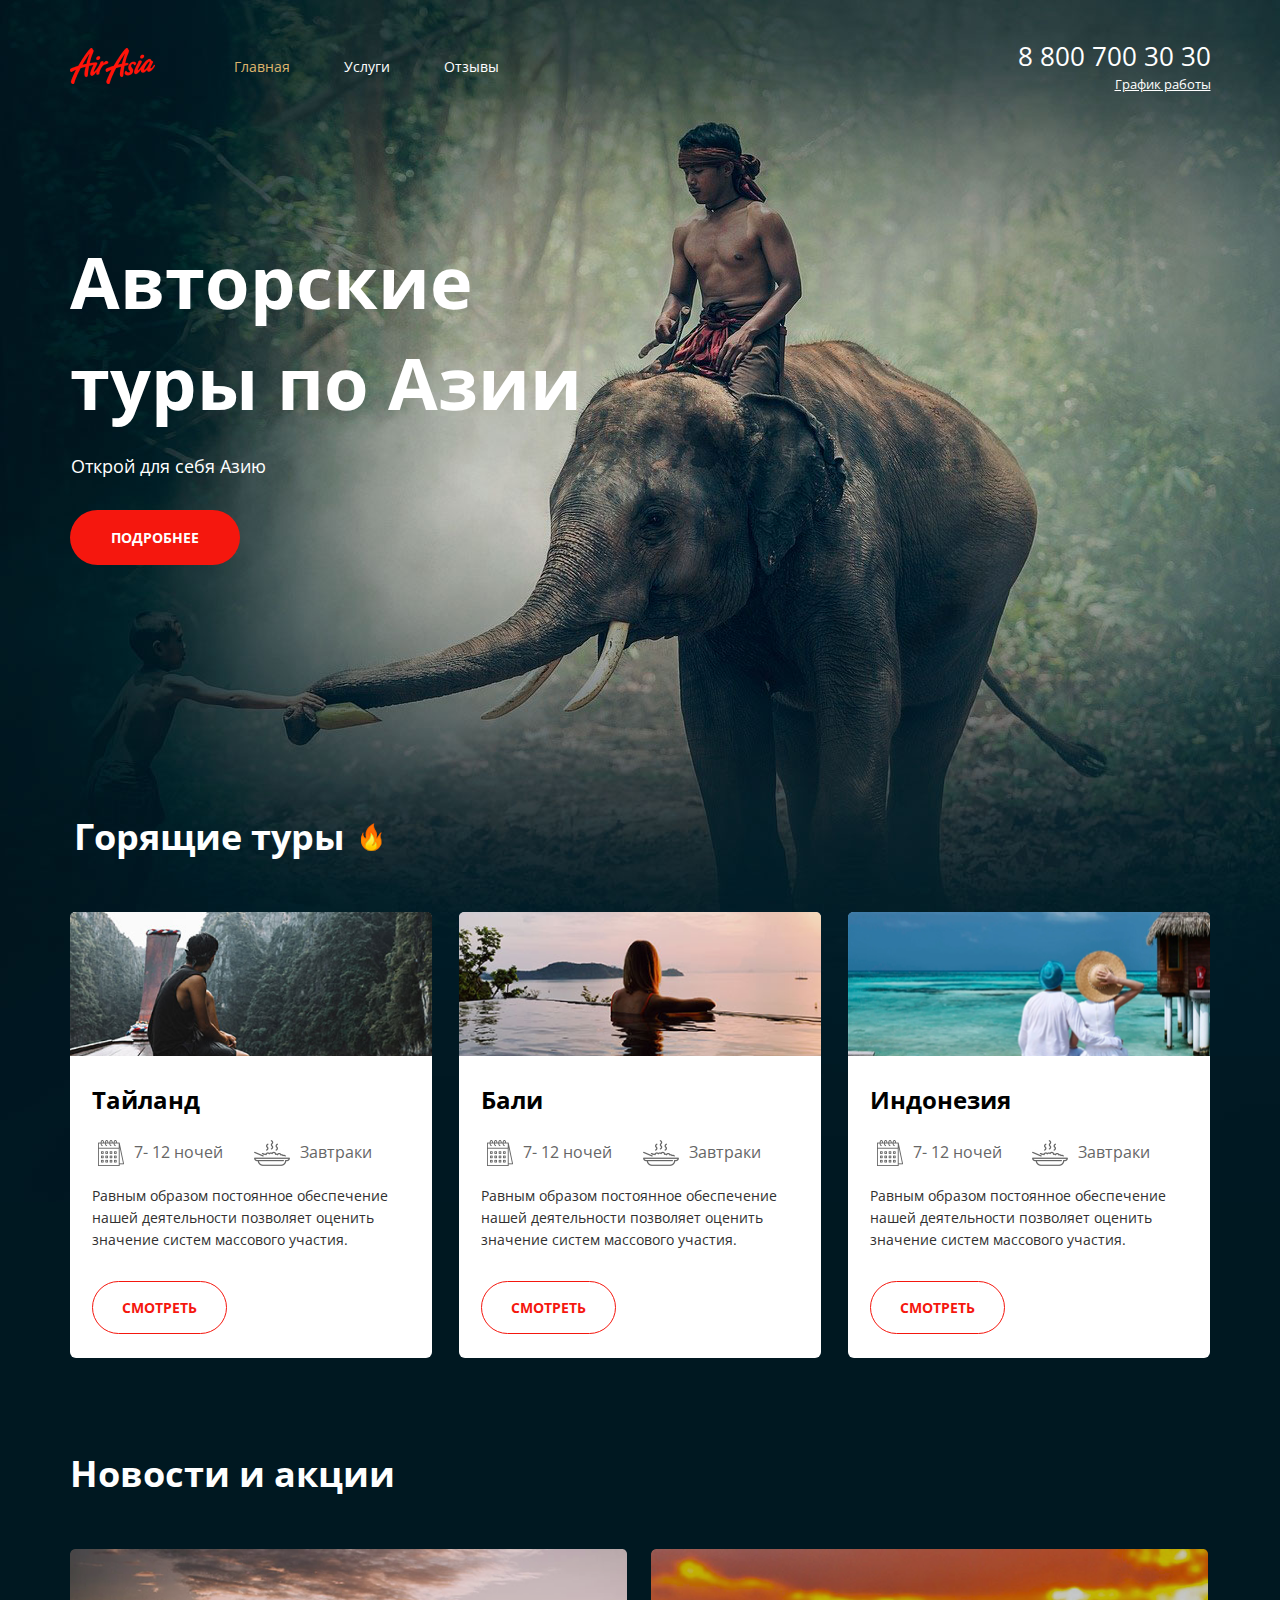
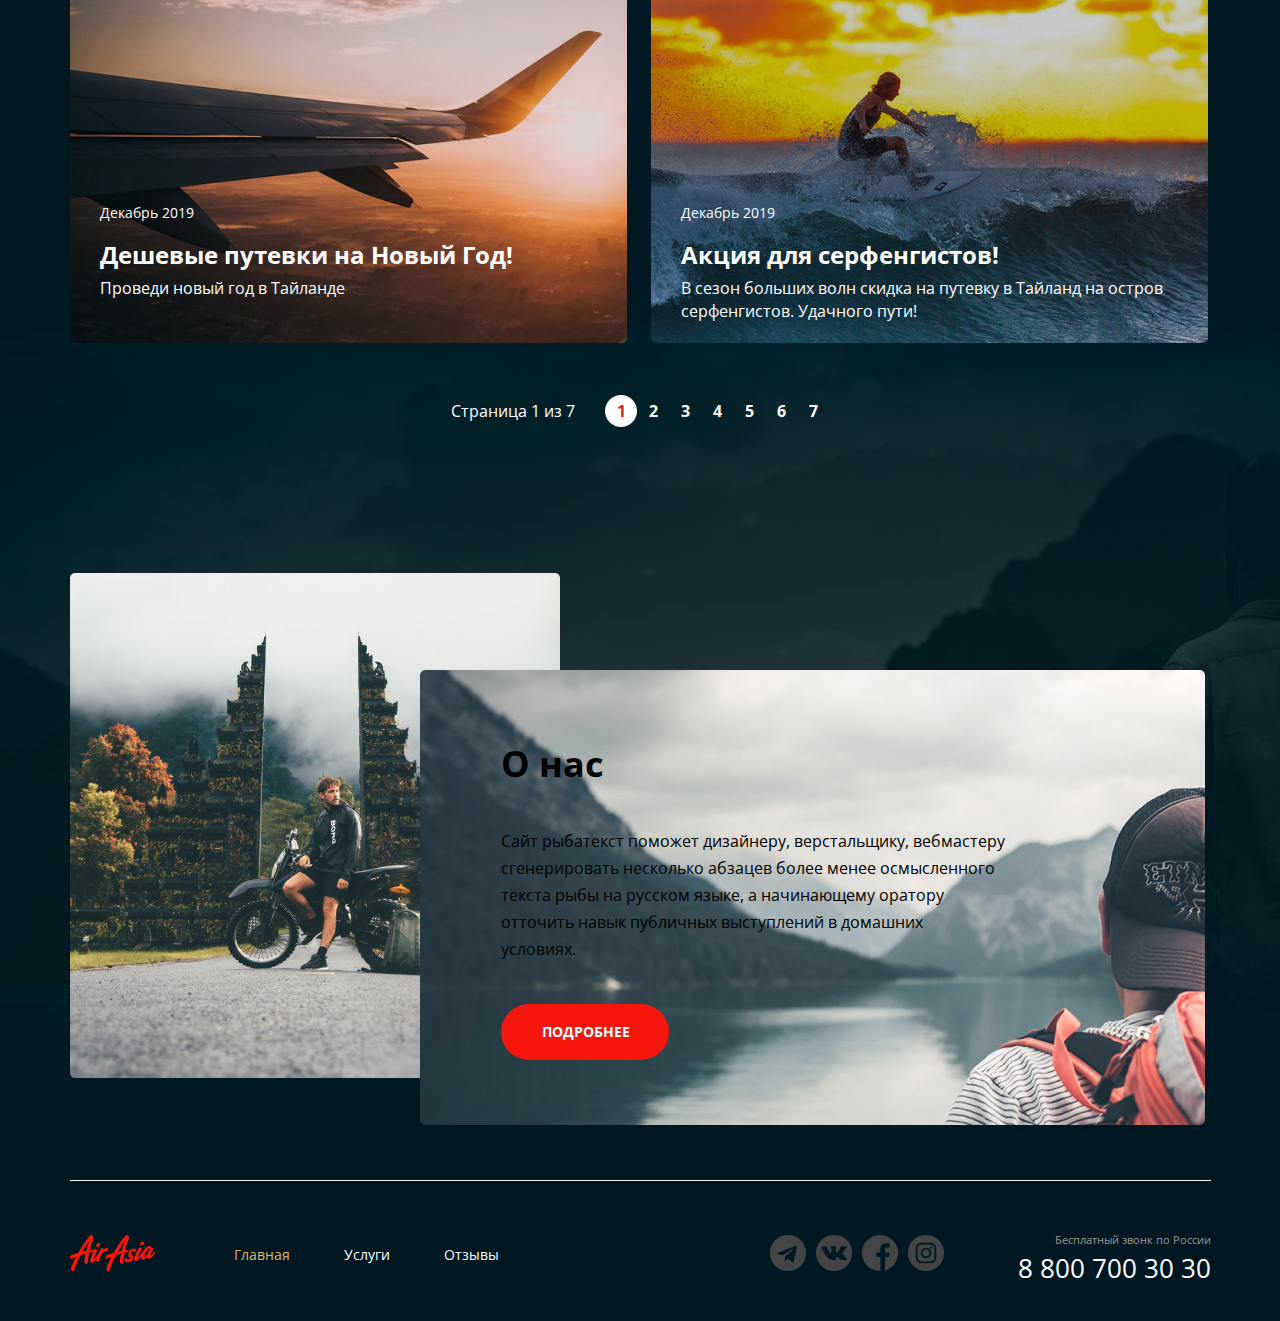
==== index.html @ 9c561b3f "Add files via upload" ====
<!DOCTYPE html>
<html lang="ru">

<head>
  <meta charset="UTF-8">
  <meta name="viewport" content="width=device-width, initial-scale=1.0">
  <meta http-equiv="X-UA-Compatible" content="ie=edge">
  <link href="https://fonts.googleapis.com/css2?family=Open+Sans:wght@400;700&display=swap" rel="stylesheet">
  <title>AirAsia | Main Page</title>

  <link rel="stylesheet" href="./css/main.css">

</head>

<body>
  <div class="wrapper main-page-wrapper">
    <div class="hero">
      <div class="container hero__container">
        <header class="header">
          <div class="header__col">
            <a href="/" class="logo">
              <img src="./img/logo/logo.png" alt="air-asia logo" class="logo__img">
            </a>
            <nan class="menu">
              <ul class="menu__list">
                <li class="menu__item menu__item--active">
                  <a href="#" class="menu__link">Главная</a>
                </li>
                <li class="menu__item">
                  <a href="./service.html" class="menu__link">Услуги</a>
                </li>
                <li class="menu__item">
                  <a href="./reviews.html" class="menu__link">Отзывы</a>
                </li>
              </ul>
            </nan>
          </div>

          <div class="header__col header__col--aling--right">
            <address class="contacts">
              <a href="tel:+78007003030" class="contacts__tel">8 800 700 30 30</a>
              <div class="dropdown">
                <div class="contacts__dropdown-title">График работы</div>
                <div class="dropdown__menu">
                  <ul class="dropdown__list">

                    <li class="dropdown__item dropdown__item--bold ">пн-вс: 09:00 - 20:00</li>
                    <li class="dropdown__item">Обед: 14:00-14:30</li>

                  </ul>
                </div>
              </div>

            </address>
          </div>
        </header>
        <div class="promo">
          <div class="promo__container">
            <h1 class="promo__title">Авторские туры по Азии</h1>
            <div class="promo__desc">Открой для себя Азию</div>
            <a href="#" class="btn btn--hover">Подробнее</a>
          </div>
        </div>
      </div>
    </div>
    <section class="hot-turs">
      <div class="container">

        <h2 class="hot-turs__fire">Горящие туры

        </h2>

        <ul class="hot-turs__item">
          <li class="hot-turs__list">
            <div class="hot-turs__photo">
              <img src="/img/AirAsia-MainPage/river.png" alt="" class="hot-turs__img">
            </div>
            <div class="hot-turs__desc">
              <h3 class="hot-turs__title">Тайланд</h3>

              <div class="features">
                <ul class="features__list">
                  <li class="features__item">
                    <div class="features__icon features__icon__calendar">
                      <img src="/img/icon/calendar.jpg" alt="calendar" class="calendar">
                    </div>
                    <div class="features__night">
                      <div class="features__text">7- 12 ночей</div>
                    </div>
                  </li>
                  <li class="features__item">
                    <div class="features__icon features__icon__meal">
                      <img src="/img/icon/meal.jpg" atl="meal" class="meal">
                    </div>
                    <div class="features__meal">
                      <div class="features__text">Завтраки</div>
                    </div>
                  </li>
                </ul>
              </div>

              <div class="hot-turs__text">
                <p>
                  Равным образом постоянное обеспечение
                  нашей деятельности позволяет оценить значение
                  систем массового участия.

              </div>
              <div class="btn-wrapper">
                <a href="/" class="btn btn--white btn--size">Смотреть</a>
              </div>

            </div>
          </li>
          <li class="hot-turs__list">
            <div class="hot-turs__photo">
              <img src="/img/AirAsia-MainPage/pool.png" alt="" class="hot-turs__img">
            </div>
            <div class="hot-turs__desc">
              <h3 class="hot-turs__title">Бали</h3>
              <div class="features">
                <ul class="features__list">
                  <li class="features__item">
                    <div class="features__icon features__icon__calendar">
                      <img src="/img/icon/calendar.jpg" alt="calendar" class="calendar">
                    </div>
                    <div class="features__night">
                      <div class="features__text">7- 12 ночей</div>
                    </div>
                  </li>
                  <li class="features__item">
                    <div class="features__icon features__icon__meal">
                      <img src="/img/icon/meal.jpg" atl="meal" class="meal">
                    </div>
                    <div class="features__meal">
                      <div class="features__text">Завтраки</div>
                    </div>
                  </li>
                </ul>
              </div>
              <div class="hot-turs__text">
                <p>
                  Равным образом постоянное обеспечение
                  нашей деятельности позволяет оценить значение
                  систем массового участия.

                </p>
              </div>

              <div class="btn-wrapper">
                <a href="" class="btn  btn--white btn--size">Смотреть</a>
              </div>
            </div>
          </li>
          <li class="hot-turs__list">
            <div class="hot-turs__photo">
              <img src="/img/AirAsia-MainPage/ocean.png" alt="" class="hot-turs__img">
            </div>
            <div class="hot-turs__desc">
              <h3 class="hot-turs__title">Индонезия</h3>
              <div class="features">
                <ul class="features__list">
                  <li class="features__item">
                    <div class="features__icon">
                      <img src="/img/icon/calendar.jpg" alt="calendar" class="calendar">
                    </div>
                    <div class="features__night">
                      <div class="features__text">7- 12 ночей</div>
                    </div>
                  </li>
                  <li class="features__item">
                    <div class="features__icon">
                      <img src="/img/icon/meal.jpg" atl="meal" class="meal">
                    </div>
                    <div class="features__meal">
                      <div class="features__text">Завтраки</div>
                    </div>
                  </li>
                </ul>
              </div>
              <div class="hot-turs__text">
                <p>
                  Равным образом постоянное обеспечение
                  нашей деятельности позволяет оценить значение
                  систем массового участия.

              </div>
              <div class="btn-wrapper">
                <a href="" class="btn btn--white btn--size">Смотреть</a>
              </div>
            </div>
          </li>
        </ul>

      </div>
    </section>
    <section class="section">
      <div class="container">
        <h2 class="news__section-title">Новости и акции</h2>
        <ul class="news">
          <li class="news__item single-news">
            <img src="/img/AirAsia-MainPage/plain.png" alt="Самолет" class="single-news__cover">
            <div class="single-news__text-content">
              <time class="single-news__date">Декабрь 2019</time>
              <div class="single-news__title">Дешевые путевки на Новый Год!</div>
              <div class="single-news__desc">Проведи новый год в Тайланде </div>
            </div>
          </li>
          <li class="news__item single-news">
            <img src="./img/AirAsia-MainPage/Surfer.png" alt="Cерфинг" class="single-news__cover">
            <div class="single-news__text-content">
              <time class="single-news__date">Декабрь 2019</time>
              <div class="single-news__title">Акция для серфенгистов!</div>
              <div class="single-news__desc">В сезон больших волн скидка на путевку в Тайланд на остров
                серфенгистов. Удачного пути!
              </div>
            </div>
          </li>
        </ul>

        <div class="navigator navigator--index--bottom">
          <div class="navigator__display ">Страница 1 из 7</div>
          <ul class="navigator__list">
            <li class="navigator__item navigator__item--active"><a href="#" class="navigator__link">1</a></li>
            <li class="navigator__item"><a href="#" class="navigator__link">2</a></li>
            <li class="navigator__item"><a href="#" class="navigator__link">3</a></li>
            <li class="navigator__item"><a href="#" class="navigator__link">4</a></li>
            <li class="navigator__item"><a href="#" class="navigator__link">5</a></li>
            <li class="navigator__item"><a href="#" class="navigator__link">6</a></li>
            <li class="navigator__item"><a href="#" class="navigator__link">7</a></li>
          </ul>
        </div>
      </div>
    </section>
    <section class="section">
      <div class="container">
        <div class="about">
          <div class="about__desc">
            <h2 class="about__title">О нас</h2>
            <div class="about__desc-text">
              <p>Сайт рыбатекст поможет дизайнеру, верстальщику,
                вебмастеру сгенерировать несколько абзацев более менее
                осмысленного текста рыбы на русском языке,
                а начинающему оратору отточить навык публичных
                выступлений в домашних <br>условиях.
              </p>
            </div>
            <a href="#" class="btn btn--hover btn-about">Подробнее</a>
          </div>
        </div>
      </div>
    </section>
  </div>
  <footer class="footer-container">
    <div class="container footer-container__content">
      <div class="footer footer-container__section">
        <div class="footer__col">

          <a href="" class="logo">
            <img src="./img/logo/logo.png" alt="air-asia logo" class="logo__img">
          </a>
          <nan class="menu">
            <ul class="menu__list">
              <li class="menu__item menu__item--active">
                <a href="#" class="menu__link ">Главная</a>
              </li>
              <li class="menu__item">
                <a href="./service.html" class="menu__link">Услуги</a>
              </li>
              <li class="menu__item">
                <a href="./reviews.html" class="menu__link">Отзывы</a>
              </li>
            </ul>
          </nan>
        </div>
        <div class="footer__col footer__col--aling--right">
          <ul class="social">
            <li class="social__item social__item--icon--telegram">
              <a href="#" class="social__link"></a>
            </li>
            <li class="social__item social__item--icon--vk">
              <a href="#" class="social__link"></a>
            </li>
            <li class="social__item social__item--icon--fb">
              <a href="#" class="social__link"></a>
            </li>
            <li class="social__item social__item--icon--in">
              <a href="#" class="social__link"></a>
            </li>
          </ul>
          <div class="contacts">
            <div class="contacts__text">Бесплатный звонк по России</div>
            <a href="tel:+78007003030" class="contacts__tel">8 800 700 30 30</a>
          </div>
        </div>
      </div>
    </div>
  </footer>

  </div>
</body>

</html>
---- css/main.css ----
@import url("/css/layout/fonts.css");
@import url("/css/layout/base.css");
@import url("/css/layout/normalize.css");
@import url("/css/blocks/header.css");
@import url("/css/blocks/header.css");
@import url("/css/blocks/logo.css");
@import url("/css/blocks/menu.css");
@import url("/css/blocks/contacts.css");
@import url("/css/blocks/promo.css");
@import url("/css/blocks/hot-turs.css");
@import url("/css/blocks/btn.css");
@import url("/css/blocks/features.css");
@import url("/css/blocks/news\ single.css");
@import url("/css/blocks/navigator.css");
@import url("/css/blocks/about.css");
@import url("/css/blocks/footer.css");
@import url("/css/blocks/social.css");
@import url("/css/blocks/service-page.css");
@import url("/css/blocks/reviews.css");
@import url("/css/blocks/welcome.css");
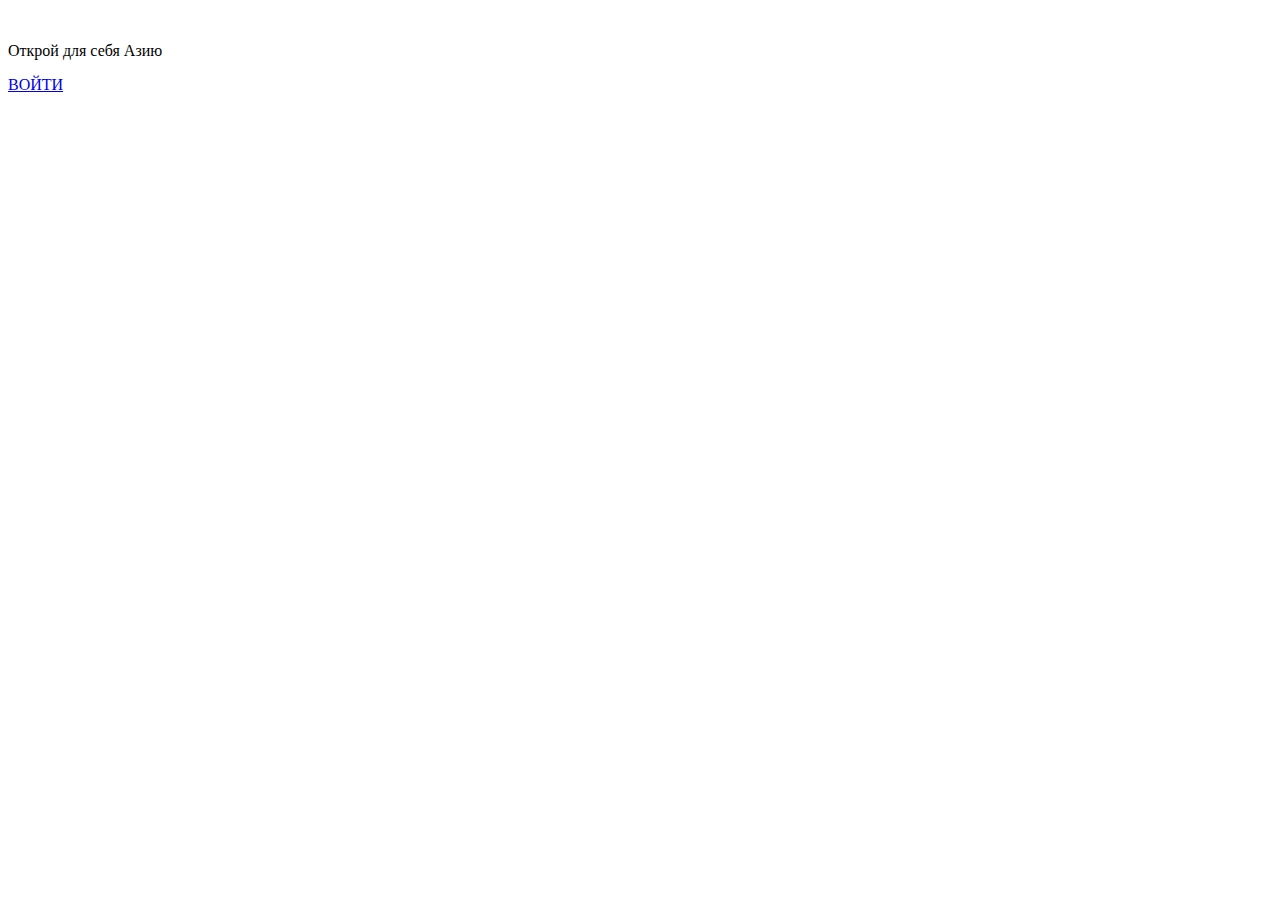
==== commit d9f97508: "Add files via upload" ====
--- a/index.html
+++ b/index.html
@@ -1,303 +1,22 @@
-<!DOCTYPE html>
-<html lang="ru">
-
-<head>
-  <meta charset="UTF-8">
-  <meta name="viewport" content="width=device-width, initial-scale=1.0">
-  <meta http-equiv="X-UA-Compatible" content="ie=edge">
-  <link href="https://fonts.googleapis.com/css2?family=Open+Sans:wght@400;700&display=swap" rel="stylesheet">
-  <title>AirAsia | Main Page</title>
-
-  <link rel="stylesheet" href="./css/main.css">
-
-</head>
-
-<body>
-  <div class="wrapper main-page-wrapper">
-    <div class="hero">
-      <div class="container hero__container">
-        <header class="header">
-          <div class="header__col">
-            <a href="/" class="logo">
-              <img src="./img/logo/logo.png" alt="air-asia logo" class="logo__img">
-            </a>
-            <nan class="menu">
-              <ul class="menu__list">
-                <li class="menu__item menu__item--active">
-                  <a href="#" class="menu__link">Главная</a>
-                </li>
-                <li class="menu__item">
-                  <a href="./service.html" class="menu__link">Услуги</a>
-                </li>
-                <li class="menu__item">
-                  <a href="./reviews.html" class="menu__link">Отзывы</a>
-                </li>
-              </ul>
-            </nan>
-          </div>
-
-          <div class="header__col header__col--aling--right">
-            <address class="contacts">
-              <a href="tel:+78007003030" class="contacts__tel">8 800 700 30 30</a>
-              <div class="dropdown">
-                <div class="contacts__dropdown-title">График работы</div>
-                <div class="dropdown__menu">
-                  <ul class="dropdown__list">
-
-                    <li class="dropdown__item dropdown__item--bold ">пн-вс: 09:00 - 20:00</li>
-                    <li class="dropdown__item">Обед: 14:00-14:30</li>
-
-                  </ul>
-                </div>
-              </div>
-
-            </address>
-          </div>
-        </header>
-        <div class="promo">
-          <div class="promo__container">
-            <h1 class="promo__title">Авторские туры по Азии</h1>
-            <div class="promo__desc">Открой для себя Азию</div>
-            <a href="#" class="btn btn--hover">Подробнее</a>
-          </div>
-        </div>
-      </div>
-    </div>
-    <section class="hot-turs">
-      <div class="container">
-
-        <h2 class="hot-turs__fire">Горящие туры
-
-        </h2>
-
-        <ul class="hot-turs__item">
-          <li class="hot-turs__list">
-            <div class="hot-turs__photo">
-              <img src="/img/AirAsia-MainPage/river.png" alt="" class="hot-turs__img">
-            </div>
-            <div class="hot-turs__desc">
-              <h3 class="hot-turs__title">Тайланд</h3>
-
-              <div class="features">
-                <ul class="features__list">
-                  <li class="features__item">
-                    <div class="features__icon features__icon__calendar">
-                      <img src="/img/icon/calendar.jpg" alt="calendar" class="calendar">
-                    </div>
-                    <div class="features__night">
-                      <div class="features__text">7- 12 ночей</div>
-                    </div>
-                  </li>
-                  <li class="features__item">
-                    <div class="features__icon features__icon__meal">
-                      <img src="/img/icon/meal.jpg" atl="meal" class="meal">
-                    </div>
-                    <div class="features__meal">
-                      <div class="features__text">Завтраки</div>
-                    </div>
-                  </li>
-                </ul>
-              </div>
-
-              <div class="hot-turs__text">
-                <p>
-                  Равным образом постоянное обеспечение
-                  нашей деятельности позволяет оценить значение
-                  систем массового участия.
-
-              </div>
-              <div class="btn-wrapper">
-                <a href="/" class="btn btn--white btn--size">Смотреть</a>
-              </div>
-
-            </div>
-          </li>
-          <li class="hot-turs__list">
-            <div class="hot-turs__photo">
-              <img src="/img/AirAsia-MainPage/pool.png" alt="" class="hot-turs__img">
-            </div>
-            <div class="hot-turs__desc">
-              <h3 class="hot-turs__title">Бали</h3>
-              <div class="features">
-                <ul class="features__list">
-                  <li class="features__item">
-                    <div class="features__icon features__icon__calendar">
-                      <img src="/img/icon/calendar.jpg" alt="calendar" class="calendar">
-                    </div>
-                    <div class="features__night">
-                      <div class="features__text">7- 12 ночей</div>
-                    </div>
-                  </li>
-                  <li class="features__item">
-                    <div class="features__icon features__icon__meal">
-                      <img src="/img/icon/meal.jpg" atl="meal" class="meal">
-                    </div>
-                    <div class="features__meal">
-                      <div class="features__text">Завтраки</div>
-                    </div>
-                  </li>
-                </ul>
-              </div>
-              <div class="hot-turs__text">
-                <p>
-                  Равным образом постоянное обеспечение
-                  нашей деятельности позволяет оценить значение
-                  систем массового участия.
-
-                </p>
-              </div>
-
-              <div class="btn-wrapper">
-                <a href="" class="btn  btn--white btn--size">Смотреть</a>
-              </div>
-            </div>
-          </li>
-          <li class="hot-turs__list">
-            <div class="hot-turs__photo">
-              <img src="/img/AirAsia-MainPage/ocean.png" alt="" class="hot-turs__img">
-            </div>
-            <div class="hot-turs__desc">
-              <h3 class="hot-turs__title">Индонезия</h3>
-              <div class="features">
-                <ul class="features__list">
-                  <li class="features__item">
-                    <div class="features__icon">
-                      <img src="/img/icon/calendar.jpg" alt="calendar" class="calendar">
-                    </div>
-                    <div class="features__night">
-                      <div class="features__text">7- 12 ночей</div>
-                    </div>
-                  </li>
-                  <li class="features__item">
-                    <div class="features__icon">
-                      <img src="/img/icon/meal.jpg" atl="meal" class="meal">
-                    </div>
-                    <div class="features__meal">
-                      <div class="features__text">Завтраки</div>
-                    </div>
-                  </li>
-                </ul>
-              </div>
-              <div class="hot-turs__text">
-                <p>
-                  Равным образом постоянное обеспечение
-                  нашей деятельности позволяет оценить значение
-                  систем массового участия.
-
-              </div>
-              <div class="btn-wrapper">
-                <a href="" class="btn btn--white btn--size">Смотреть</a>
-              </div>
-            </div>
-          </li>
-        </ul>
-
-      </div>
-    </section>
-    <section class="section">
-      <div class="container">
-        <h2 class="news__section-title">Новости и акции</h2>
-        <ul class="news">
-          <li class="news__item single-news">
-            <img src="/img/AirAsia-MainPage/plain.png" alt="Самолет" class="single-news__cover">
-            <div class="single-news__text-content">
-              <time class="single-news__date">Декабрь 2019</time>
-              <div class="single-news__title">Дешевые путевки на Новый Год!</div>
-              <div class="single-news__desc">Проведи новый год в Тайланде </div>
-            </div>
-          </li>
-          <li class="news__item single-news">
-            <img src="./img/AirAsia-MainPage/Surfer.png" alt="Cерфинг" class="single-news__cover">
-            <div class="single-news__text-content">
-              <time class="single-news__date">Декабрь 2019</time>
-              <div class="single-news__title">Акция для серфенгистов!</div>
-              <div class="single-news__desc">В сезон больших волн скидка на путевку в Тайланд на остров
-                серфенгистов. Удачного пути!
-              </div>
-            </div>
-          </li>
-        </ul>
-
-        <div class="navigator navigator--index--bottom">
-          <div class="navigator__display ">Страница 1 из 7</div>
-          <ul class="navigator__list">
-            <li class="navigator__item navigator__item--active"><a href="#" class="navigator__link">1</a></li>
-            <li class="navigator__item"><a href="#" class="navigator__link">2</a></li>
-            <li class="navigator__item"><a href="#" class="navigator__link">3</a></li>
-            <li class="navigator__item"><a href="#" class="navigator__link">4</a></li>
-            <li class="navigator__item"><a href="#" class="navigator__link">5</a></li>
-            <li class="navigator__item"><a href="#" class="navigator__link">6</a></li>
-            <li class="navigator__item"><a href="#" class="navigator__link">7</a></li>
-          </ul>
-        </div>
-      </div>
-    </section>
-    <section class="section">
-      <div class="container">
-        <div class="about">
-          <div class="about__desc">
-            <h2 class="about__title">О нас</h2>
-            <div class="about__desc-text">
-              <p>Сайт рыбатекст поможет дизайнеру, верстальщику,
-                вебмастеру сгенерировать несколько абзацев более менее
-                осмысленного текста рыбы на русском языке,
-                а начинающему оратору отточить навык публичных
-                выступлений в домашних <br>условиях.
-              </p>
-            </div>
-            <a href="#" class="btn btn--hover btn-about">Подробнее</a>
-          </div>
-        </div>
-      </div>
-    </section>
-  </div>
-  <footer class="footer-container">
-    <div class="container footer-container__content">
-      <div class="footer footer-container__section">
-        <div class="footer__col">
-
-          <a href="" class="logo">
-            <img src="./img/logo/logo.png" alt="air-asia logo" class="logo__img">
-          </a>
-          <nan class="menu">
-            <ul class="menu__list">
-              <li class="menu__item menu__item--active">
-                <a href="#" class="menu__link ">Главная</a>
-              </li>
-              <li class="menu__item">
-                <a href="./service.html" class="menu__link">Услуги</a>
-              </li>
-              <li class="menu__item">
-                <a href="./reviews.html" class="menu__link">Отзывы</a>
-              </li>
-            </ul>
-          </nan>
-        </div>
-        <div class="footer__col footer__col--aling--right">
-          <ul class="social">
-            <li class="social__item social__item--icon--telegram">
-              <a href="#" class="social__link"></a>
-            </li>
-            <li class="social__item social__item--icon--vk">
-              <a href="#" class="social__link"></a>
-            </li>
-            <li class="social__item social__item--icon--fb">
-              <a href="#" class="social__link"></a>
-            </li>
-            <li class="social__item social__item--icon--in">
-              <a href="#" class="social__link"></a>
-            </li>
-          </ul>
-          <div class="contacts">
-            <div class="contacts__text">Бесплатный звонк по России</div>
-            <a href="tel:+78007003030" class="contacts__tel">8 800 700 30 30</a>
-          </div>
-        </div>
-      </div>
-    </div>
-  </footer>
-
-  </div>
-</body>
-
+<!DOCTYPE html>
+<html lang="en">
+<head>
+  <meta charset="UTF-8">
+  <meta name="viewport" content="width=device-width, initial-scale=1.0">
+  <link href="https://necolas.github.io/normalize.css/8.0.1/normalize.css" rel="stylesheet">
+  <link href="https://fonts.googleapis.com/css2?family=Open+Sans:wght@400;700&display=swap" rel="stylesheet">
+  <link rel="stylesheet" href="/main1.css">  
+  <title>Document</title>
+</head>
+<body>
+ <div class="welcome">
+     <div class="welcome__container">         
+         <div class="central central--asia">            
+             <img src="./img/welcome.png" class="central__img" alt="">
+             <p class="central__text">Открой для себя Азию</p>
+             <a href="./main.html" class="button">ВОЙТИ</a>
+         </div>
+     </div>
+ </div>
+</body>
 </html>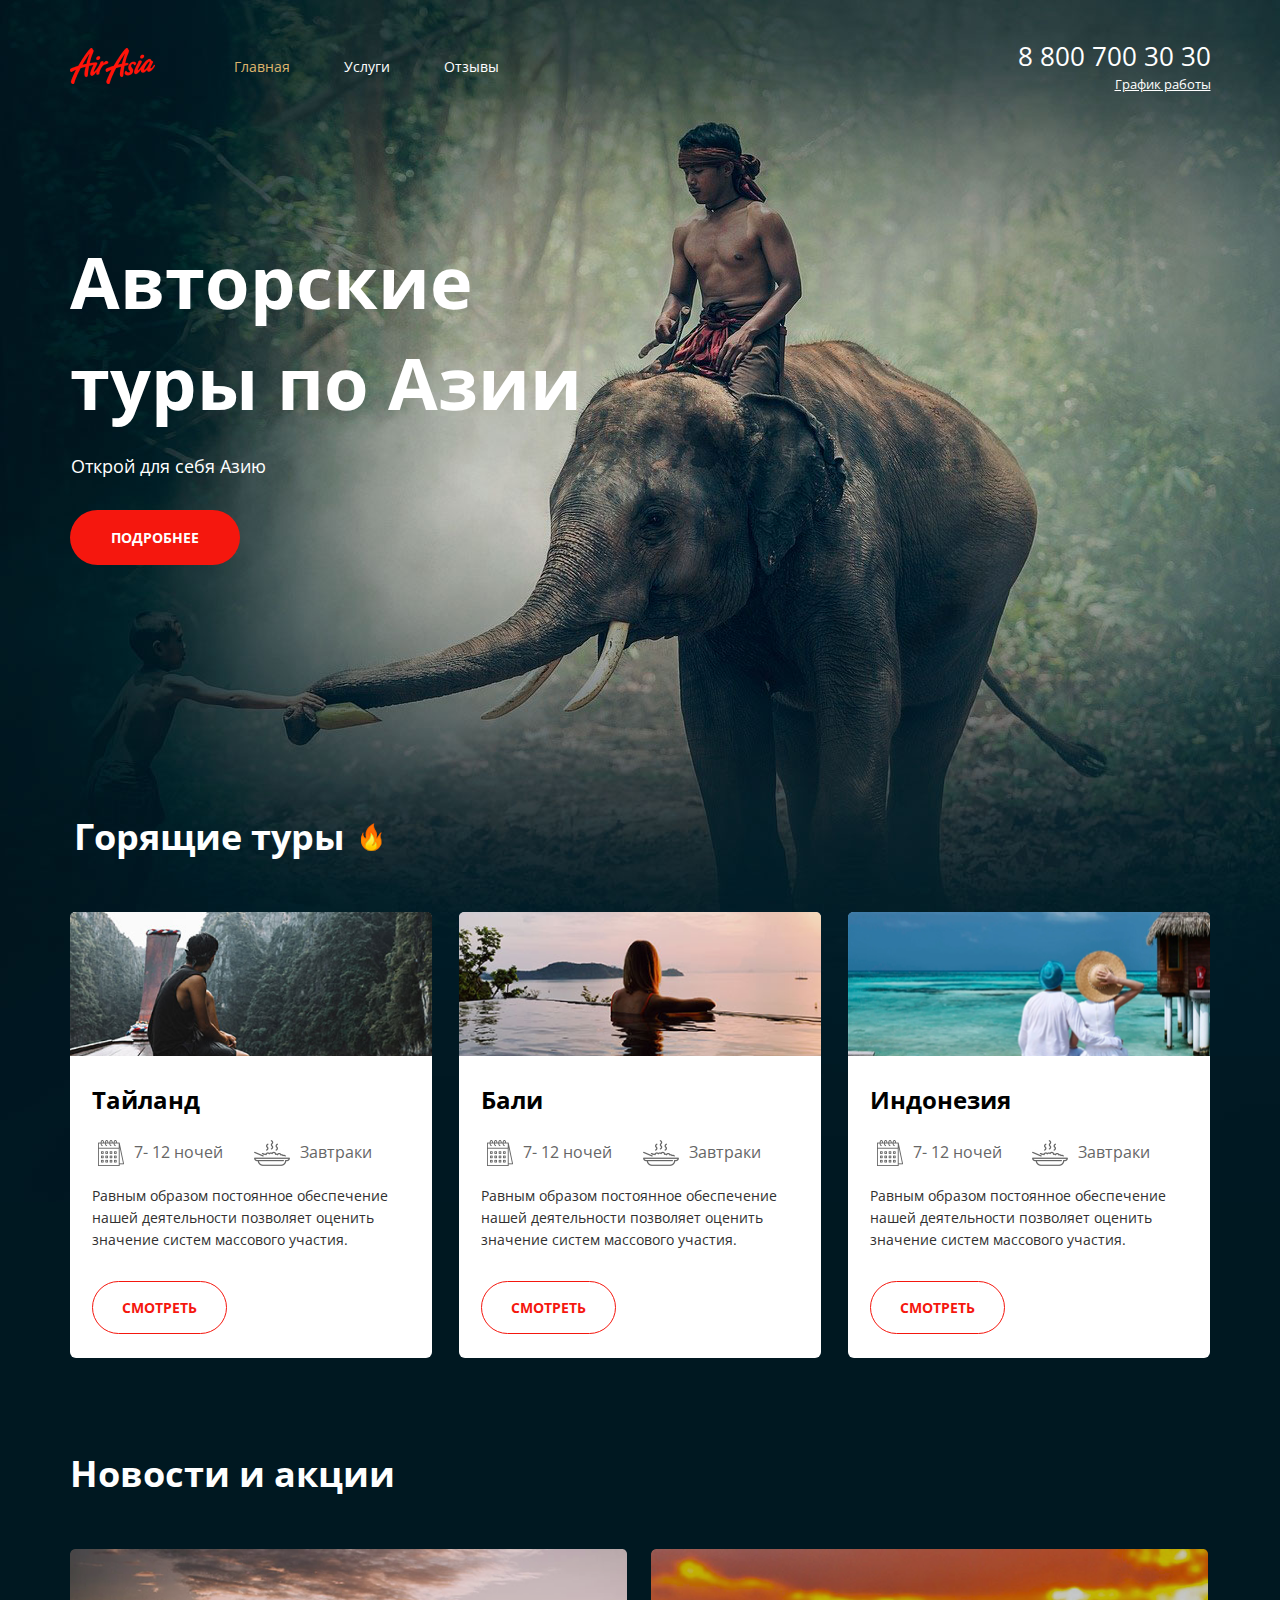
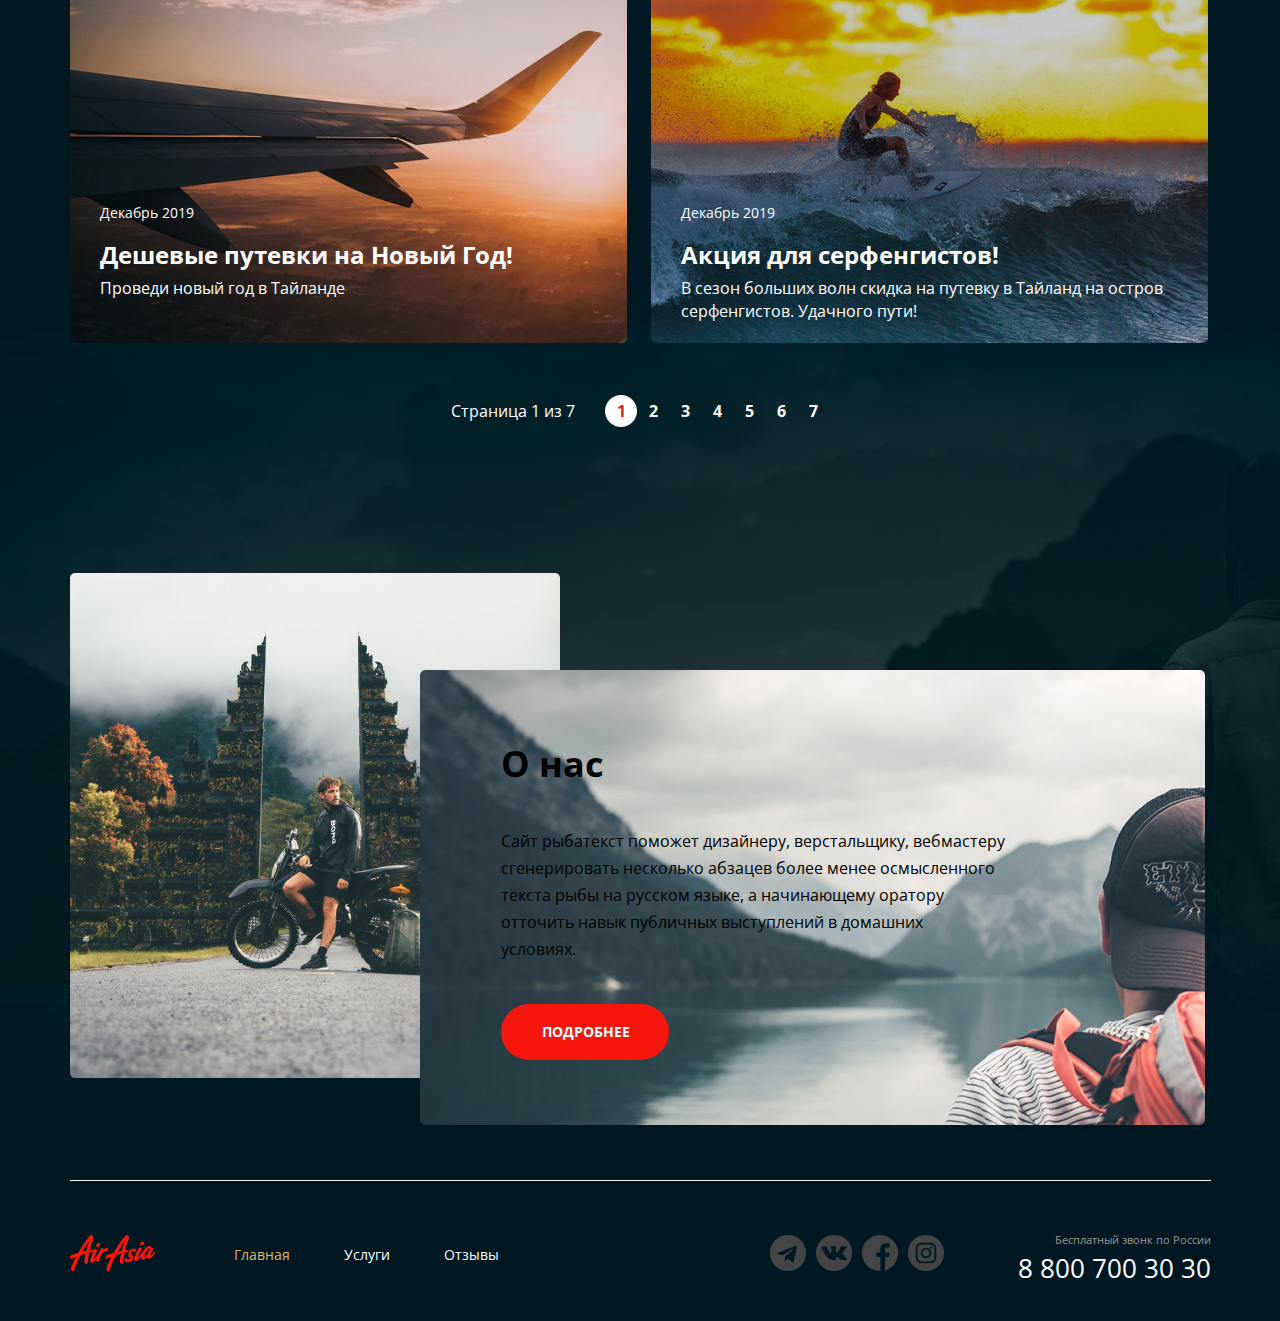
==== commit 4104a9a2: "Add files via upload" ====
--- a/index.html
+++ b/index.html
@@ -1,22 +1,301 @@
-<!DOCTYPE html>
-<html lang="en">
-<head>
-  <meta charset="UTF-8">
-  <meta name="viewport" content="width=device-width, initial-scale=1.0">
-  <link href="https://necolas.github.io/normalize.css/8.0.1/normalize.css" rel="stylesheet">
-  <link href="https://fonts.googleapis.com/css2?family=Open+Sans:wght@400;700&display=swap" rel="stylesheet">
-  <link rel="stylesheet" href="/main1.css">  
-  <title>Document</title>
-</head>
-<body>
- <div class="welcome">
-     <div class="welcome__container">         
-         <div class="central central--asia">            
-             <img src="./img/welcome.png" class="central__img" alt="">
-             <p class="central__text">Открой для себя Азию</p>
-             <a href="./main.html" class="button">ВОЙТИ</a>
-         </div>
-     </div>
- </div>
-</body>
+<!DOCTYPE html>
+<html lang="ru">
+
+<head>
+  <meta charset="UTF-8">
+  <meta name="viewport" content="width=device-width, initial-scale=1.0">
+  <meta http-equiv="X-UA-Compatible" content="ie=edge">
+  <link href="https://fonts.googleapis.com/css2?family=Open+Sans:wght@400;700&display=swap" rel="stylesheet">
+  <title>AirAsia | Main Page</title>
+
+  <link rel="stylesheet" href="./main.css">
+
+</head>
+
+<body>
+  <div class="wrapper main-page-wrapper">
+    <div class="hero">
+      <div class="container hero__container">
+        <header class="header">
+          <div class="header__col">
+            <a href="/" class="logo">
+              <img src="./img/logo/logo.png" alt="air-asia logo" class="logo__img">
+            </a>
+            <nan class="menu">
+              <ul class="menu__list">
+                <li class="menu__item menu__item--active">
+                  <a href="#" class="menu__link">Главная</a>
+                </li>
+                <li class="menu__item">
+                  <a href="./service.html" class="menu__link">Услуги</a>
+                </li>
+                <li class="menu__item">
+                  <a href="./reviews.html" class="menu__link">Отзывы</a>
+                </li>
+              </ul>
+            </nan>
+          </div>
+
+          <div class="header__col header__col--aling--right">
+            <address class="contacts">
+              <a href="tel:+78007003030" class="contacts__tel">8 800 700 30 30</a>
+              <div class="dropdown">
+                <div class="contacts__dropdown-title">График работы</div>
+                <div class="dropdown__menu">
+                  <ul class="dropdown__list">
+
+                    <li class="dropdown__item dropdown__item--bold ">пн-вс: 09:00 - 20:00</li>
+                    <li class="dropdown__item">Обед: 14:00-14:30</li>
+
+                  </ul>
+                </div>
+              </div>
+
+            </address>
+          </div>
+        </header>
+        <div class="promo">
+          <div class="promo__container">
+            <h1 class="promo__title">Авторские туры по Азии</h1>
+            <div class="promo__desc">Открой для себя Азию</div>
+            <a href="#" class="btn btn--hover">Подробнее</a>
+          </div>
+        </div>
+      </div>
+    </div>
+    <section class="hot-turs">
+      <div class="container">
+
+        <h2 class="hot-turs__fire">Горящие туры</h2>
+
+        <ul class="hot-turs__item">
+          <li class="hot-turs__list">
+            <div class="hot-turs__photo">
+              <img src="./img/AirAsia-MainPage/river.png" alt="" class="hot-turs__img">
+            </div>
+            <div class="hot-turs__desc">
+              <h3 class="hot-turs__title">Тайланд</h3>
+
+              <div class="features">
+                <ul class="features__list">
+                  <li class="features__item">
+                    <div class="features__icon features__icon__calendar">
+                      <img src="./img/icon/calendar.jpg" alt="calendar" class="calendar">
+                    </div>
+                    <div class="features__night">
+                      <div class="features__text">7- 12 ночей</div>
+                    </div>
+                  </li>
+                  <li class="features__item">
+                    <div class="features__icon features__icon__meal">
+                      <img src="./img/icon/meal.jpg" atl="meal" class="meal">
+                    </div>
+                    <div class="features__meal">
+                      <div class="features__text">Завтраки</div>
+                    </div>
+                  </li>
+                </ul>
+              </div>
+
+              <div class="hot-turs__text">
+                <p>
+                  Равным образом постоянное обеспечение
+                  нашей деятельности позволяет оценить значение
+                  систем массового участия.
+
+              </div>
+              <div class="btn-wrapper">
+                <a href="/" class="btn btn--white btn--size">Смотреть</a>
+              </div>
+
+            </div>
+          </li>
+          <li class="hot-turs__list">
+            <div class="hot-turs__photo">
+              <img src="./img/AirAsia-MainPage/pool.png" alt="" class="hot-turs__img">
+            </div>
+            <div class="hot-turs__desc">
+              <h3 class="hot-turs__title">Бали</h3>
+              <div class="features">
+                <ul class="features__list">
+                  <li class="features__item">
+                    <div class="features__icon features__icon__calendar">
+                      <img src="./img/icon/calendar.jpg" alt="calendar" class="calendar">
+                    </div>
+                    <div class="features__night">
+                      <div class="features__text">7- 12 ночей</div>
+                    </div>
+                  </li>
+                  <li class="features__item">
+                    <div class="features__icon features__icon__meal">
+                      <img src="./img/icon/meal.jpg" atl="meal" class="meal">
+                    </div>
+                    <div class="features__meal">
+                      <div class="features__text">Завтраки</div>
+                    </div>
+                  </li>
+                </ul>
+              </div>
+              <div class="hot-turs__text">
+                <p>
+                  Равным образом постоянное обеспечение
+                  нашей деятельности позволяет оценить значение
+                  систем массового участия.
+
+                </p>
+              </div>
+
+              <div class="btn-wrapper">
+                <a href="" class="btn  btn--white btn--size">Смотреть</a>
+              </div>
+            </div>
+          </li>
+          <li class="hot-turs__list">
+            <div class="hot-turs__photo">
+              <img src="./img/AirAsia-MainPage/ocean.png" alt="" class="hot-turs__img">
+            </div>
+            <div class="hot-turs__desc">
+              <h3 class="hot-turs__title">Индонезия</h3>
+              <div class="features">
+                <ul class="features__list">
+                  <li class="features__item">
+                    <div class="features__icon">
+                      <img src="./img/icon/calendar.jpg" alt="calendar" class="calendar">
+                    </div>
+                    <div class="features__night">
+                      <div class="features__text">7- 12 ночей</div>
+                    </div>
+                  </li>
+                  <li class="features__item">
+                    <div class="features__icon">
+                      <img src="./img/icon/meal.jpg" atl="meal" class="meal">
+                    </div>
+                    <div class="features__meal">
+                      <div class="features__text">Завтраки</div>
+                    </div>
+                  </li>
+                </ul>
+              </div>
+              <div class="hot-turs__text">
+                <p>
+                  Равным образом постоянное обеспечение
+                  нашей деятельности позволяет оценить значение
+                  систем массового участия.
+
+              </div>
+              <div class="btn-wrapper">
+                <a href="" class="btn btn--white btn--size">Смотреть</a>
+              </div>
+            </div>
+          </li>
+        </ul>
+
+      </div>
+    </section>
+    <section class="section">
+      <div class="container">
+        <h2 class="news__section-title">Новости и акции</h2>
+        <ul class="news">
+          <li class="news__item single-news">
+            <img src="./img/AirAsia-MainPage/plain.png" alt="Самолет" class="single-news__cover">
+            <div class="single-news__text-content">
+              <time class="single-news__date">Декабрь 2019</time>
+              <div class="single-news__title">Дешевые путевки на Новый Год!</div>
+              <div class="single-news__desc">Проведи новый год в Тайланде </div>
+            </div>
+          </li>
+          <li class="news__item single-news">
+            <img src="./img/AirAsia-MainPage/Surfer.png" alt="Cерфинг" class="single-news__cover">
+            <div class="single-news__text-content">
+              <time class="single-news__date">Декабрь 2019</time>
+              <div class="single-news__title">Акция для серфенгистов!</div>
+              <div class="single-news__desc">В сезон больших волн скидка на путевку в Тайланд на остров
+                серфенгистов. Удачного пути!
+              </div>
+            </div>
+          </li>
+        </ul>
+
+        <div class="navigator navigator--index--bottom">
+          <div class="navigator__display ">Страница 1 из 7</div>
+          <ul class="navigator__list">
+            <li class="navigator__item navigator__item--active"><a href="#" class="navigator__link">1</a></li>
+            <li class="navigator__item"><a href="#" class="navigator__link">2</a></li>
+            <li class="navigator__item"><a href="#" class="navigator__link">3</a></li>
+            <li class="navigator__item"><a href="#" class="navigator__link">4</a></li>
+            <li class="navigator__item"><a href="#" class="navigator__link">5</a></li>
+            <li class="navigator__item"><a href="#" class="navigator__link">6</a></li>
+            <li class="navigator__item"><a href="#" class="navigator__link">7</a></li>
+          </ul>
+        </div>
+      </div>
+    </section>
+    <section class="section">
+      <div class="container">
+        <div class="about">
+          <div class="about__desc">
+            <h2 class="about__title">О нас</h2>
+            <div class="about__desc-text">
+              <p>Сайт рыбатекст поможет дизайнеру, верстальщику,
+                вебмастеру сгенерировать несколько абзацев более менее
+                осмысленного текста рыбы на русском языке,
+                а начинающему оратору отточить навык публичных
+                выступлений в домашних <br>условиях.
+              </p>
+            </div>
+            <a href="#" class="btn btn--hover btn-about">Подробнее</a>
+          </div>
+        </div>
+      </div>
+    </section>
+  </div>
+  <footer class="footer-container">
+    <div class="container footer-container__content">
+      <div class="footer footer-container__section">
+        <div class="footer__col">
+
+          <a href="" class="logo">
+            <img src="./img/logo/logo.png" alt="air-asia logo" class="logo__img">
+          </a>
+          <nan class="menu">
+            <ul class="menu__list">
+              <li class="menu__item menu__item--active">
+                <a href="#" class="menu__link ">Главная</a>
+              </li>
+              <li class="menu__item">
+                <a href="./service.html" class="menu__link">Услуги</a>
+              </li>
+              <li class="menu__item">
+                <a href="./reviews.html" class="menu__link">Отзывы</a>
+              </li>
+            </ul>
+          </nan>
+        </div>
+        <div class="footer__col footer__col--aling--right">
+          <ul class="social">
+            <li class="social__item social__item--icon--telegram">
+              <a href="#" class="social__link"></a>
+            </li>
+            <li class="social__item social__item--icon--vk">
+              <a href="#" class="social__link"></a>
+            </li>
+            <li class="social__item social__item--icon--fb">
+              <a href="#" class="social__link"></a>
+            </li>
+            <li class="social__item social__item--icon--in">
+              <a href="#" class="social__link"></a>
+            </li>
+          </ul>
+          <div class="contacts">
+            <div class="contacts__text">Бесплатный звонк по России</div>
+            <a href="tel:+78007003030" class="contacts__tel">8 800 700 30 30</a>
+          </div>
+        </div>
+      </div>
+    </div>
+  </footer>
+
+  </div>
+</body>
+
 </html>--- a/main.css
+++ b/main.css
@@ -0,0 +1,20 @@
+@import url("./css/layout/fonts.css");
+@import url("./css/layout/base.css");
+@import url("./css/layout/normalize.css");
+@import url("./css/blocks/header.css");
+@import url("./css/blocks/logo.css");
+@import url("./css/blocks/menu.css");
+@import url("./css/blocks/contacts.css");
+@import url("./css/blocks/promo.css");
+@import url("./css/blocks/hot-turs.css");
+@import url("./css/blocks/btn.css");
+@import url("./css/blocks/features.css");
+@import url("./css/blocks/news\ single.css");
+@import url("./css/blocks/navigator.css");
+@import url("./css/blocks/about.css");
+@import url("./css/blocks/footer.css");
+@import url("./css/blocks/social.css");
+@import url("./css/blocks/service-page.css");
+@import url("./css/blocks/reviews.css");
+@import url("./css/blocks/welcome.css");
+
